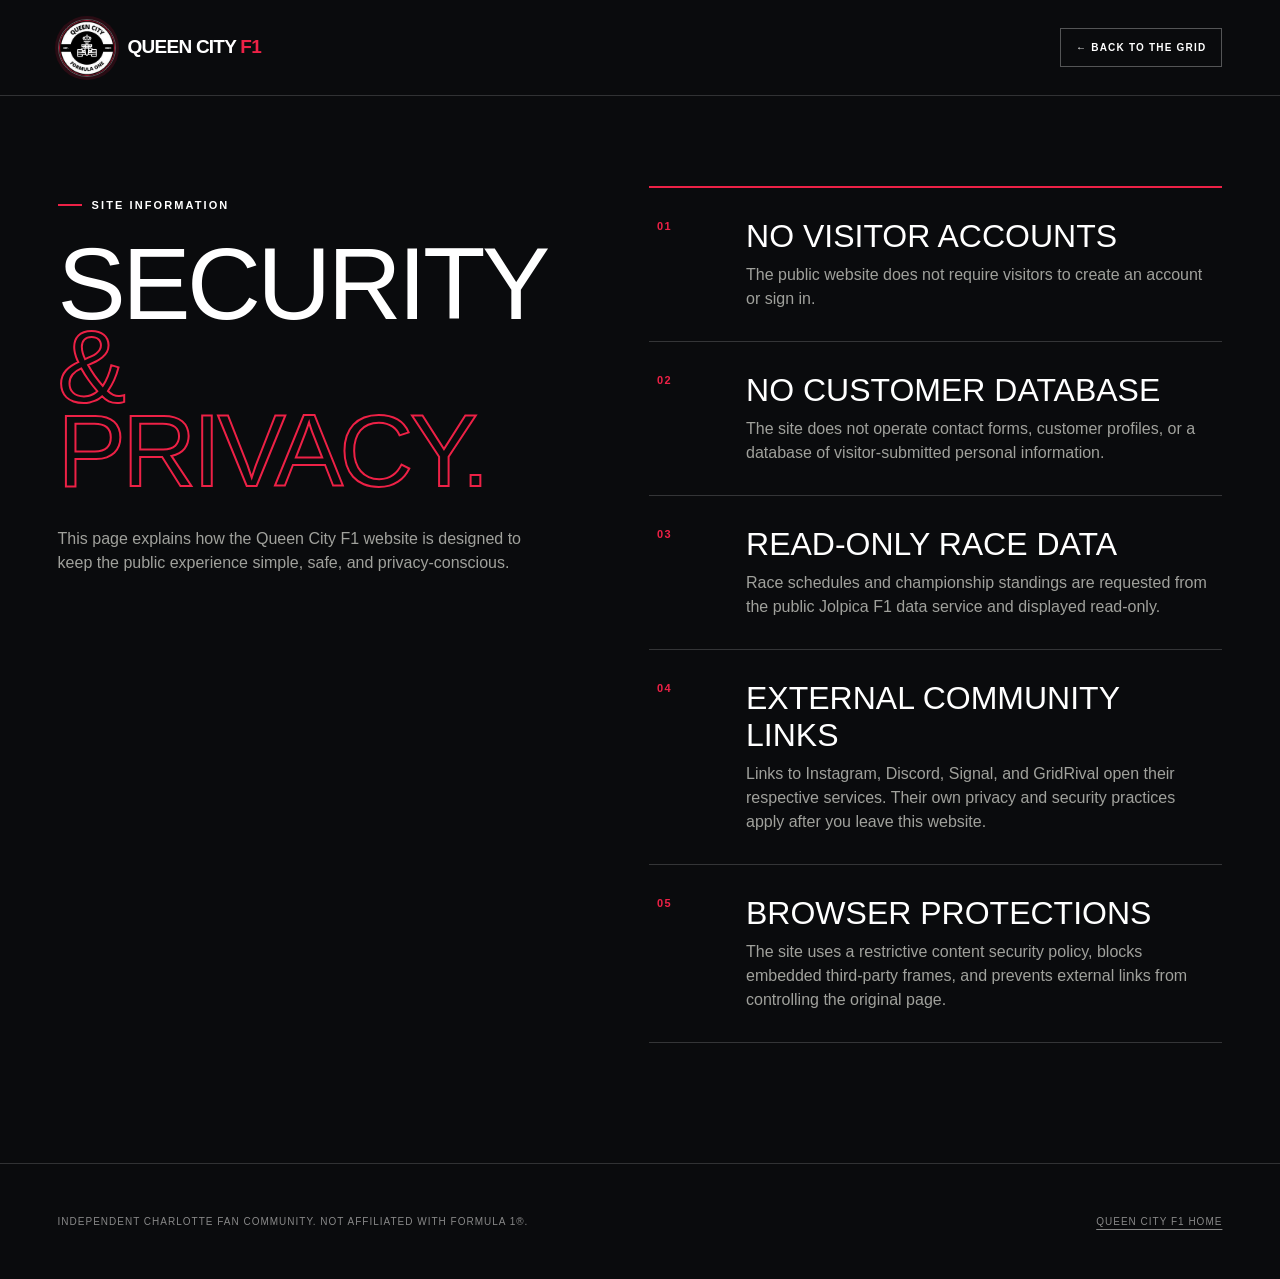
==== security.html @ 98c6233f "Publish Queen City F1 preview" ====
<!doctype html>
<html lang="en">
<head>
  <meta charset="utf-8" />
  <meta name="viewport" content="width=device-width, initial-scale=1" />
  <meta name="description" content="Security and privacy information for the Queen City F1 website." />
  <meta name="referrer" content="strict-origin-when-cross-origin" />
  <meta http-equiv="Content-Security-Policy" content="default-src 'self'; style-src 'self'; img-src 'self' data:; font-src 'self'; object-src 'none'; base-uri 'self'; form-action 'none'; frame-ancestors 'none'; upgrade-insecure-requests" />
  <title>Security & Privacy — Queen City F1</title>
  <link rel="stylesheet" href="assets/styles.css" />
  <link rel="stylesheet" href="assets/logo.css" />
  <link rel="stylesheet" href="assets/explorer.css" />
  <link rel="stylesheet" href="assets/security.css" />
</head>
<body class="security-page">
  <a class="skip-link" href="#main">Skip to content</a>
  <header class="security-header">
    <a class="brand" href="index.html" aria-label="Queen City F1 home">
      <img class="brand-logo" src="assets/queen-city-f1-logo.png" alt="" />
      <span>QUEEN CITY <b>F1</b></span>
    </a>
    <a class="back-link" href="index.html">← Back to the grid</a>
  </header>
  <main id="main" class="security-main">
    <section class="security-intro">
      <p class="eyebrow"><span></span> Site information</p>
      <h1>SECURITY<br><em>& PRIVACY.</em></h1>
      <p>This page explains how the Queen City F1 website is designed to keep the public experience simple, safe, and privacy-conscious.</p>
    </section>
    <section class="security-list" aria-label="Security and privacy practices">
      <article><b>01</b><div><h2>No visitor accounts</h2><p>The public website does not require visitors to create an account or sign in.</p></div></article>
      <article><b>02</b><div><h2>No customer database</h2><p>The site does not operate contact forms, customer profiles, or a database of visitor-submitted personal information.</p></div></article>
      <article><b>03</b><div><h2>Read-only race data</h2><p>Race schedules and championship standings are requested from the public Jolpica F1 data service and displayed read-only.</p></div></article>
      <article><b>04</b><div><h2>External community links</h2><p>Links to Instagram, Discord, Signal, and GridRival open their respective services. Their own privacy and security practices apply after you leave this website.</p></div></article>
      <article><b>05</b><div><h2>Browser protections</h2><p>The site uses a restrictive content security policy, blocks embedded third-party frames, and prevents external links from controlling the original page.</p></div></article>
    </section>
  </main>
  <footer class="security-footer">
    <p>Independent Charlotte fan community. Not affiliated with Formula 1®.</p>
    <a class="footer-link" href="index.html">Queen City F1 home</a>
  </footer>
</body>
</html>
---- assets/styles.css ----
:root{--ink:#0a0b0d;--paper:#f1efe9;--lime:#cbff12;--muted:#a5a59f;--line:rgba(255,255,255,.16);--display:Impact,"Arial Narrow",sans-serif;--body:Inter,Arial,sans-serif}*{box-sizing:border-box}html{scroll-behavior:smooth}body{margin:0;background:var(--ink);color:#fff;font-family:var(--body);line-height:1.5}a{color:inherit}.skip-link{position:absolute;left:-999px;top:8px;background:var(--lime);color:#000;padding:8px;z-index:99}.skip-link:focus{left:8px}.site-header{height:82px;display:flex;align-items:center;justify-content:space-between;padding:0 4.5vw;border-bottom:1px solid var(--line);position:absolute;inset:0 0 auto;z-index:5}.brand{display:flex;align-items:center;gap:12px;text-decoration:none;font-weight:800;letter-spacing:-.04em;font-size:19px}.brand b{color:var(--lime)}.brand-mark{display:flex;gap:3px;transform:skew(-13deg)}.brand-mark i{display:block;width:5px;height:28px;background:var(--lime)}.brand-mark i:nth-child(2){height:21px;margin-top:7px}.brand-mark i:nth-child(3){height:14px;margin-top:14px}.site-header nav{display:flex;gap:32px}.site-header nav a,.social-link{font-size:12px;text-transform:uppercase;letter-spacing:.13em;text-decoration:none}.social-link{border:1px solid rgba(255,255,255,.35);padding:10px 14px}.hero{min-height:760px;padding:170px 4.5vw 90px;position:relative;overflow:hidden;display:grid;grid-template-columns:minmax(0,1.5fr) minmax(320px,.6fr);gap:7vw;align-items:center}.hero-grid{position:absolute;inset:0;background-image:linear-gradient(rgba(255,255,255,.035) 1px,transparent 1px),linear-gradient(90deg,rgba(255,255,255,.035) 1px,transparent 1px);background-size:72px 72px;mask-image:linear-gradient(to bottom,black,transparent 90%)}.hero:after{content:"";position:absolute;width:60vw;height:60vw;border:1px solid rgba(203,255,18,.15);border-radius:50%;right:-33vw;top:-16vw;box-shadow:0 0 0 9vw rgba(203,255,18,.025),0 0 0 18vw rgba(203,255,18,.018)}.hero-copy,.next-race{position:relative;z-index:2}.eyebrow{font-size:11px;text-transform:uppercase;letter-spacing:.19em;font-weight:700;display:flex;align-items:center;gap:10px}.eyebrow span{width:24px;height:2px;background:var(--lime)}.hero h1,.section-heading h2,.standings-copy h2,.club-copy h2{font-family:var(--display);font-size:clamp(70px,10vw,150px);line-height:.8;margin:24px 0 30px;letter-spacing:-.035em;font-weight:900}.hero h1 em,.section-heading h2 em,.standings-copy h2 em,.club-copy h2 em{font-style:normal;color:transparent;-webkit-text-stroke:2px var(--lime)}.hero-deck{max-width:620px;color:#c8c8c3;font-size:18px}.hero-actions{display:flex;gap:12px;margin-top:38px;flex-wrap:wrap}.button{display:inline-flex;justify-content:space-between;gap:24px;align-items:center;padding:15px 19px;text-decoration:none;text-transform:uppercase;letter-spacing:.1em;font-size:11px;font-weight:800}.primary{background:var(--lime);color:#080a08}.ghost{border:1px solid rgba(255,255,255,.3)}.next-race{border:1px solid rgba(255,255,255,.22);background:rgba(12,13,15,.86);backdrop-filter:blur(12px);padding:24px;box-shadow:12px 12px 0 var(--lime)}.card-topline,.race-time{display:flex;justify-content:space-between;text-transform:uppercase;font-size:10px;letter-spacing:.14em}.live-dot{color:var(--lime)}.live-dot:before{content:"";display:inline-block;width:6px;height:6px;border-radius:50%;background:var(--lime);margin-right:6px;box-shadow:0 0 8px var(--lime)}.round{color:var(--lime);font-size:11px;text-transform:uppercase;letter-spacing:.15em;margin:48px 0 4px}.next-race h2{font-family:var(--display);font-size:44px;line-height:.94;margin:0;text-transform:uppercase}.circuit{color:#9c9c97;font-size:13px}.countdown{display:grid;grid-template-columns:repeat(3,1fr);gap:1px;background:#333;margin:28px 0}.countdown div{background:#111;padding:16px 8px;text-align:center}.countdown b{display:block;font-family:var(--display);font-size:32px}.countdown span{font-size:9px;text-transform:uppercase;color:#858580;letter-spacing:.15em}.race-time{border-top:1px solid #333;padding-top:16px}.race-time strong{color:var(--lime)}.speed-lines{position:absolute;bottom:0;left:-10%;width:70%;height:80px;border-top:2px solid var(--lime);transform:skew(-48deg);box-shadow:0 -12px 0 -10px var(--lime),0 -24px 0 -22px var(--lime)}.ticker{min-height:85px;background:var(--lime);color:#080a08;display:flex;align-items:center;justify-content:space-around;gap:20px;padding:16px 4vw;overflow:hidden}.ticker p{font-family:var(--display);font-size:16px;letter-spacing:.04em;white-space:nowrap}.ticker p span{font:700 9px var(--body);margin-right:8px}.ticker i{width:6px;height:6px;background:#000;transform:rotate(45deg);flex:none}.race-section{background:var(--paper);color:#111;padding:110px 4.5vw}.section-heading{display:flex;justify-content:space-between;align-items:end}.section-heading h2,.club-copy h2{font-size:clamp(60px,8vw,112px);margin-bottom:0}.eyebrow.dark span{background:#111}.section-heading h2 em,.club-copy h2 em{-webkit-text-stroke-color:#111}.year-switch{border:1px solid #aaa;padding:15px 18px;display:flex;gap:38px;text-transform:uppercase;font-size:10px;letter-spacing:.15em}.year-switch strong{font-size:16px}.section-intro{max-width:620px;color:#5f605d;margin:25px 0 45px}.race-list{border-top:2px solid #111}.race-row{display:grid;grid-template-columns:75px 1.3fr 1fr 150px;gap:20px;align-items:center;padding:20px 12px;border-bottom:1px solid #c9c7c0;transition:.2s}.race-row:hover{background:#e8e6df;transform:translateX(5px)}.race-row.next{background:#111;color:#fff;border-color:#111}.race-row .num{font:700 12px var(--body);color:#797a75}.race-row .name{font:28px var(--display);text-transform:uppercase}.race-row .location{font-size:12px;color:#777872}.race-row.next .location{color:#aaa}.race-row .date{text-align:right;text-transform:uppercase;font-size:11px;letter-spacing:.1em}.tag{display:inline-block;margin-left:8px;background:var(--lime);color:#000;padding:3px 6px;font:700 8px var(--body);letter-spacing:.1em;vertical-align:middle}.skeleton{height:74px;border-bottom:1px solid #ccc;background:linear-gradient(90deg,transparent,#fff8,transparent);background-size:200% 100%;animation:shimmer 1.3s infinite}.data-note{font-size:11px;color:#777;margin-top:18px}.standings-section{padding:110px 4.5vw;display:grid;grid-template-columns:.8fr 1.2fr;gap:8vw;align-items:center}.standings-copy h2{font-size:clamp(58px,7vw,108px)}.standings-copy p:not(.eyebrow){color:#9d9e99;max-width:500px}.text-button{border:0;background:none;color:var(--lime);padding:16px 0;font:700 11px var(--body);text-transform:uppercase;letter-spacing:.12em;cursor:pointer}.leaderboard{border-top:1px solid #444}.leader-row{display:grid;grid-template-columns:42px 1fr auto;gap:16px;align-items:center;border-bottom:1px solid #333;padding:18px 8px}.leader-row:first-child{background:var(--lime);color:#000;padding:23px 16px}.leader-pos{font:32px var(--display)}.leader-name{font:24px var(--display);text-transform:uppercase}.leader-team{display:block;font:10px var(--body);color:#92938e;letter-spacing:.08em}.leader-row:first-child .leader-team{color:#444}.leader-points{font:26px var(--display)}.leader-points small{font:9px var(--body);text-transform:uppercase;margin-left:4px}.loading-state{padding:28px;color:#aaa}.club-section{background:var(--lime);color:#090a09;padding:110px 4.5vw;position:relative;overflow:hidden;display:grid;grid-template-columns:1fr 1fr;gap:7vw}.club-number{position:absolute;right:-2vw;top:-13vw;font:26vw var(--display);color:rgba(0,0,0,.05);line-height:1}.club-copy,.principles{position:relative;z-index:1}.club-copy p:not(.eyebrow){max-width:600px}.dark-button{background:#0a0b0d;color:#fff;margin-top:22px}.principles{align-self:end}.principles article{display:grid;grid-template-columns:46px 150px 1fr;gap:18px;border-top:1px solid rgba(0,0,0,.35);padding:22px 0;align-items:start}.principles b{font-size:10px}.principles h3{margin:0;font:24px var(--display);text-transform:uppercase}.principles p{margin:0;font-size:13px;color:#3b3d34}footer{padding:40px 4.5vw;display:flex;align-items:center;justify-content:space-between;gap:20px;color:#888;font-size:10px;text-transform:uppercase;letter-spacing:.1em}.footer-brand{color:#fff}@keyframes shimmer{to{background-position:-200% 0}}@media(max-width:850px){.site-header nav{display:none}.hero{grid-template-columns:1fr;padding-top:140px}.hero h1{font-size:23vw}.next-race{max-width:520px}.ticker{justify-content:flex-start;overflow:auto}.race-section,.standings-section,.club-section{padding-top:75px;padding-bottom:75px}.section-heading{align-items:start}.standings-section,.club-section{grid-template-columns:1fr}.race-row{grid-template-columns:45px 1fr 100px}.race-row .location{display:none}.principles article{grid-template-columns:36px 130px 1fr}footer{flex-direction:column;text-align:center}}@media(max-width:520px){.site-header{padding:0 20px}.social-link{display:none}.hero{padding-left:20px;padding-right:20px;min-height:auto}.hero h1{font-size:22vw}.hero-deck{font-size:15px}.next-race{box-shadow:8px 8px 0 var(--lime)}.race-section,.standings-section,.club-section{padding-left:20px;padding-right:20px}.section-heading{display:block}.year-switch{margin-top:25px;width:max-content}.race-row{grid-template-columns:32px 1fr 80px;padding-left:0;padding-right:0}.race-row .name{font-size:20px}.principles article{grid-template-columns:28px 1fr}.principles article p{grid-column:2}.club-copy h2{font-size:16vw}.footer-brand{font-size:16px}}
---- assets/logo.css ----
.brand-logo {
  width: 58px;
  height: 58px;
  object-fit: cover;
  border-radius: 50%;
  border: 1px solid rgba(255, 255, 255, 0.3);
  box-shadow: 0 0 0 3px rgba(210, 20, 55, 0.16);
}

.footer-brand .brand-logo {
  width: 48px;
  height: 48px;
}
---- assets/explorer.css ----
:root,
:root[data-theme="heritage"] {
  --lime: #ed2146;
  --accent-soft: #ff758d;
  --accent-ink: #ffffff;
}

:root[data-theme="gold"] {
  --lime: #f4bd35;
  --accent-soft: #ffe294;
  --accent-ink: #111111;
}

:root[data-theme="steel"] {
  --lime: #d7dbe0;
  --accent-soft: #ed2146;
  --accent-ink: #111111;
}

.primary,
.ticker { color: var(--accent-ink); }

.hero h1 em,
.section-heading h2 em,
.standings-copy h2 em,
.club-copy h2 em { transition: -webkit-text-stroke-color .25s ease; }

.palette-picker { display:flex; align-items:center; flex-wrap:wrap; gap:8px; margin-top:28px; position:relative; z-index:3; }
.palette-picker>span { margin-right:5px; color:#8d8e89; font-size:9px; font-weight:800; letter-spacing:.14em; text-transform:uppercase; }
.palette-chip { appearance:none; border:1px solid #48494c; background:#121315; color:#c7c8c3; padding:8px 10px; font:700 9px var(--body); letter-spacing:.08em; text-transform:uppercase; cursor:pointer; display:flex; align-items:center; gap:7px; }
.palette-chip i { width:9px; height:9px; border-radius:50%; background:#ed2146; }
.palette-chip[data-theme="gold"] i { background:#f4bd35; }
.palette-chip[data-theme="steel"] i { background:linear-gradient(135deg,#d7dbe0 50%,#ed2146 50%); }
.palette-chip:hover,.palette-chip.active { border-color:var(--lime); color:#fff; }

.community-section { background:var(--paper); color:#111; padding:110px 4.5vw; display:grid; grid-template-columns:.72fr 1.28fr; gap:7vw; }
.community-heading h2 { font-family:var(--display); font-size:clamp(58px,7vw,108px); line-height:.82; letter-spacing:-.035em; margin:24px 0 28px; }
.community-heading h2 em { color:transparent; font-style:normal; -webkit-text-stroke:2px #111; }
.community-heading>p:last-child { max-width:480px; color:#62635e; }
.social-grid { display:grid; grid-template-columns:1fr 1fr; gap:12px; align-self:center; }
.social-card { min-height:185px; padding:22px; border:1px solid #c9c7c0; color:#111; text-decoration:none; display:grid; grid-template-columns:52px 1fr auto; gap:16px; align-items:start; position:relative; overflow:hidden; transition:.2s ease; }
.social-card:before { content:""; position:absolute; inset:auto 0 0; height:5px; background:var(--lime); transform:scaleX(0); transform-origin:left; transition:.2s ease; }
a.social-card:hover { background:#111; color:#fff; transform:translateY(-4px); }
a.social-card:hover:before { transform:scaleX(1); }
.social-icon { width:46px; height:46px; display:grid; place-items:center; border:2px solid currentColor; border-radius:50%; font:20px var(--display); }
.social-card small,.social-card em { display:block; font-style:normal; color:#777872; }
.social-card small { font-size:9px; text-transform:uppercase; letter-spacing:.12em; margin-bottom:19px; }
.social-card strong { display:block; font:31px var(--display); text-transform:uppercase; }
.social-card em { font-size:11px; margin-top:4px; }
.social-card>b { font-size:18px; }
.pending-link { background:#e7e5de; color:#7a7b76; border-style:dashed; }
.pending-link .social-icon { opacity:.55; }

@media(max-width:1000px){.site-header nav{gap:18px}.community-section{grid-template-columns:1fr}.social-grid{max-width:850px}}
@media(max-width:650px){.palette-picker{align-items:flex-start}.palette-picker>span{width:100%;margin-bottom:2px}.community-section{padding:75px 20px}.social-grid{grid-template-columns:1fr}.social-card{min-height:150px}.site-header nav{display:none}}
---- assets/security.css ----
.footer-link { color:inherit; text-underline-offset:4px; }
.club-section { grid-template-columns:minmax(0, 760px); }
.club-copy { max-width:760px; }

.security-page { background:var(--ink); }
.security-header { height:96px; display:flex; align-items:center; justify-content:space-between; padding:0 4.5vw; border-bottom:1px solid var(--line); }
.back-link { border:1px solid rgba(255,255,255,.3); padding:11px 15px; text-decoration:none; font-size:10px; font-weight:800; letter-spacing:.12em; text-transform:uppercase; }
.security-main { padding:90px 4.5vw 120px; display:grid; grid-template-columns:.75fr 1.25fr; gap:8vw; }
.security-intro { position:sticky; top:50px; align-self:start; }
.security-intro h1 { font:clamp(64px,8vw,120px)/.82 var(--display); letter-spacing:-.035em; margin:28px 0 34px; }
.security-intro h1 em { color:transparent; font-style:normal; -webkit-text-stroke:2px var(--lime); }
.security-intro>p:last-child { color:#a0a19c; max-width:510px; }
.security-list { border-top:2px solid var(--lime); }
.security-list article { display:grid; grid-template-columns:65px 1fr; gap:24px; border-bottom:1px solid #343537; padding:30px 8px; }
.security-list article>b { color:var(--lime); font-size:11px; letter-spacing:.12em; }
.security-list h2 { font:32px var(--display); text-transform:uppercase; margin:0 0 8px; }
.security-list p { color:#a0a19c; margin:0; max-width:650px; }
.security-footer { border-top:1px solid var(--line); }
@media(max-width:800px){.security-main{grid-template-columns:1fr;padding-top:65px}.security-intro{position:static}.security-header{padding:0 20px}.security-main{padding-left:20px;padding-right:20px}.security-header .brand span{display:none}.security-list article{grid-template-columns:42px 1fr}}
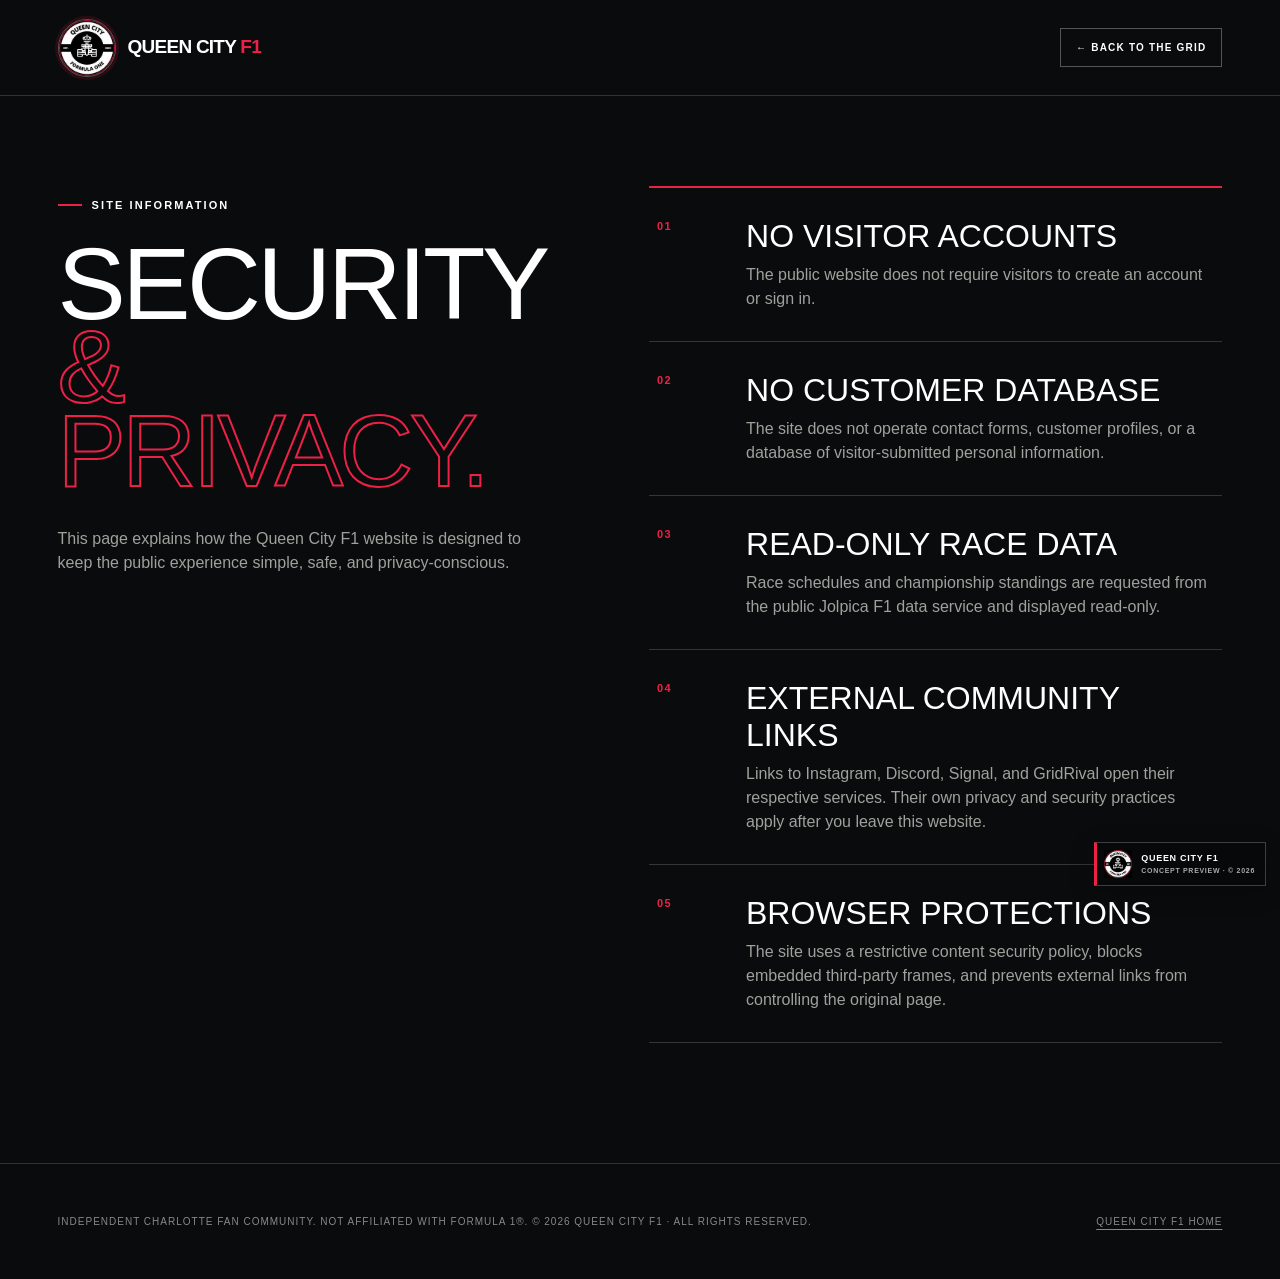
==== commit 665934f2: "Add ownership watermark and rights notice" ====
--- a/security.html
+++ b/security.html
@@ -4,6 +4,8 @@
   <meta charset="utf-8" />
   <meta name="viewport" content="width=device-width, initial-scale=1" />
   <meta name="description" content="Security and privacy information for the Queen City F1 website." />
+  <meta name="author" content="Queen City F1" />
+  <meta name="copyright" content="© 2026 Queen City F1. All rights reserved." />
   <meta name="referrer" content="strict-origin-when-cross-origin" />
   <meta http-equiv="Content-Security-Policy" content="default-src 'self'; style-src 'self'; img-src 'self' data:; font-src 'self'; object-src 'none'; base-uri 'self'; form-action 'none'; frame-ancestors 'none'; upgrade-insecure-requests" />
   <title>Security & Privacy — Queen City F1</title>
@@ -11,6 +13,7 @@
   <link rel="stylesheet" href="assets/logo.css" />
   <link rel="stylesheet" href="assets/explorer.css" />
   <link rel="stylesheet" href="assets/security.css" />
+  <link rel="stylesheet" href="assets/ownership.css" />
 </head>
 <body class="security-page">
   <a class="skip-link" href="#main">Skip to content</a>
@@ -35,8 +38,9 @@
       <article><b>05</b><div><h2>Browser protections</h2><p>The site uses a restrictive content security policy, blocks embedded third-party frames, and prevents external links from controlling the original page.</p></div></article>
     </section>
   </main>
+  <div class="ownership-mark" aria-label="Queen City F1 concept preview, copyright 2026"><img src="assets/queen-city-f1-logo.png" alt="" /><span><b>QUEEN CITY F1</b><small>CONCEPT PREVIEW · © 2026</small></span></div>
   <footer class="security-footer">
-    <p>Independent Charlotte fan community. Not affiliated with Formula 1®.</p>
+    <p>Independent Charlotte fan community. Not affiliated with Formula 1®. © 2026 Queen City F1 · All rights reserved.</p>
     <a class="footer-link" href="index.html">Queen City F1 home</a>
   </footer>
 </body>
--- a/assets/ownership.css
+++ b/assets/ownership.css
@@ -0,0 +1,7 @@
+.ownership-mark{position:fixed;right:14px;bottom:14px;z-index:50;display:flex;align-items:center;gap:9px;padding:7px 10px 7px 7px;color:#fff;background:rgba(7,8,10,.78);border:1px solid rgba(255,255,255,.22);border-left:3px solid var(--lime,#ed2146);box-shadow:0 6px 24px rgba(0,0,0,.24);backdrop-filter:blur(8px);pointer-events:none;user-select:none}
+.ownership-mark img{width:28px;height:28px;object-fit:contain}
+.ownership-mark span{display:grid;line-height:1.1}
+.ownership-mark b{font:700 9px/1.2 Arial,sans-serif;letter-spacing:.08em}
+.ownership-mark small{font:600 7px/1.3 Arial,sans-serif;letter-spacing:.1em;color:#aaa;margin-top:2px}
+@media(max-width:520px){.ownership-mark{right:8px;bottom:8px;padding:5px 7px 5px 5px}.ownership-mark img{width:22px;height:22px}.ownership-mark b{font-size:8px}.ownership-mark small{font-size:6px}}
+@media print{.ownership-mark{position:fixed;inset:45% auto auto 18%;transform:rotate(-24deg);background:transparent;border:4px solid rgba(0,0,0,.18);box-shadow:none;color:rgba(0,0,0,.3);padding:18px 28px}.ownership-mark img{display:none}.ownership-mark b{font-size:28px}.ownership-mark small{font-size:14px;color:rgba(0,0,0,.3)}}
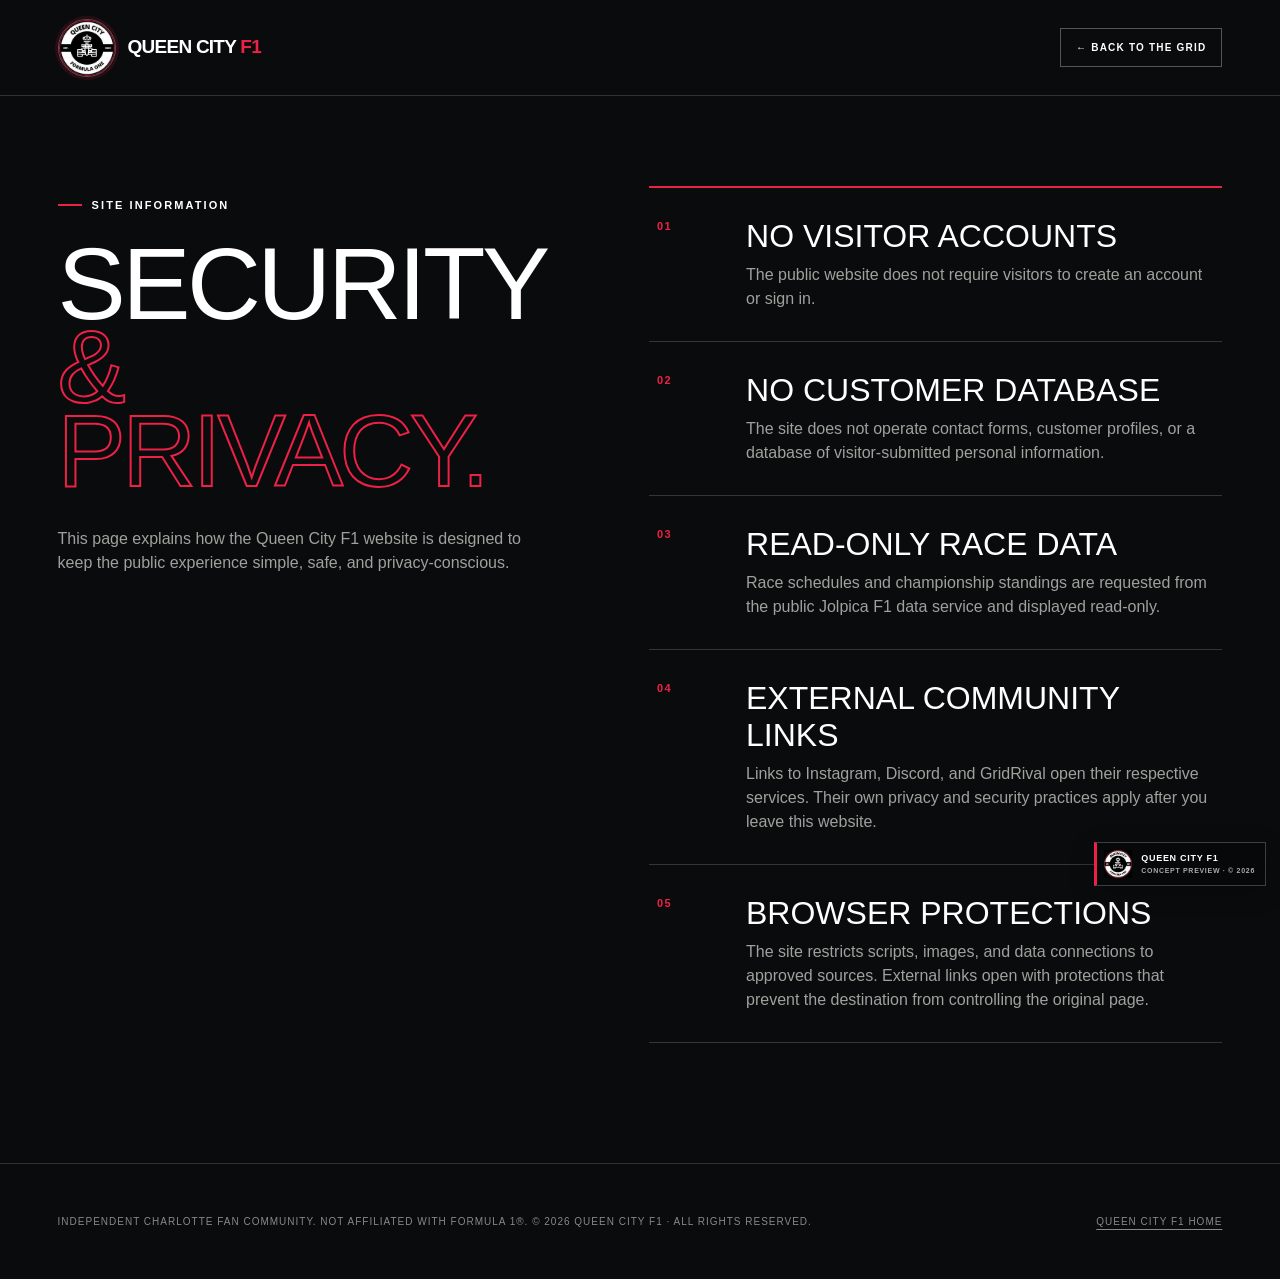
==== commit c5005df6: "Prepare site for public launch" ====
--- a/security.html
+++ b/security.html
@@ -7,13 +7,14 @@
   <meta name="author" content="Queen City F1" />
   <meta name="copyright" content="© 2026 Queen City F1. All rights reserved." />
   <meta name="referrer" content="strict-origin-when-cross-origin" />
-  <meta http-equiv="Content-Security-Policy" content="default-src 'self'; style-src 'self'; img-src 'self' data:; font-src 'self'; object-src 'none'; base-uri 'self'; form-action 'none'; frame-ancestors 'none'; upgrade-insecure-requests" />
+  <meta http-equiv="Content-Security-Policy" content="default-src 'self'; style-src 'self'; img-src 'self' data:; font-src 'self'; object-src 'none'; base-uri 'self'; form-action 'none'; upgrade-insecure-requests" />
   <title>Security & Privacy — Queen City F1</title>
   <link rel="stylesheet" href="assets/styles.css" />
   <link rel="stylesheet" href="assets/logo.css" />
   <link rel="stylesheet" href="assets/explorer.css" />
   <link rel="stylesheet" href="assets/security.css" />
   <link rel="stylesheet" href="assets/ownership.css" />
+  <link rel="stylesheet" href="assets/launch.css" />
 </head>
 <body class="security-page">
   <a class="skip-link" href="#main">Skip to content</a>
@@ -34,8 +35,8 @@
       <article><b>01</b><div><h2>No visitor accounts</h2><p>The public website does not require visitors to create an account or sign in.</p></div></article>
       <article><b>02</b><div><h2>No customer database</h2><p>The site does not operate contact forms, customer profiles, or a database of visitor-submitted personal information.</p></div></article>
       <article><b>03</b><div><h2>Read-only race data</h2><p>Race schedules and championship standings are requested from the public Jolpica F1 data service and displayed read-only.</p></div></article>
-      <article><b>04</b><div><h2>External community links</h2><p>Links to Instagram, Discord, Signal, and GridRival open their respective services. Their own privacy and security practices apply after you leave this website.</p></div></article>
-      <article><b>05</b><div><h2>Browser protections</h2><p>The site uses a restrictive content security policy, blocks embedded third-party frames, and prevents external links from controlling the original page.</p></div></article>
+      <article><b>04</b><div><h2>External community links</h2><p>Links to Instagram, Discord, and GridRival open their respective services. Their own privacy and security practices apply after you leave this website.</p></div></article>
+      <article><b>05</b><div><h2>Browser protections</h2><p>The site restricts scripts, images, and data connections to approved sources. External links open with protections that prevent the destination from controlling the original page.</p></div></article>
     </section>
   </main>
   <div class="ownership-mark" aria-label="Queen City F1 concept preview, copyright 2026"><img src="assets/queen-city-f1-logo.png" alt="" /><span><b>QUEEN CITY F1</b><small>CONCEPT PREVIEW · © 2026</small></span></div>
--- a/assets/ownership.css
+++ b/assets/ownership.css
@@ -3,5 +3,5 @@
 .ownership-mark span{display:grid;line-height:1.1}
 .ownership-mark b{font:700 9px/1.2 Arial,sans-serif;letter-spacing:.08em}
 .ownership-mark small{font:600 7px/1.3 Arial,sans-serif;letter-spacing:.1em;color:#aaa;margin-top:2px}
-@media(max-width:520px){.ownership-mark{right:8px;bottom:8px;padding:5px 7px 5px 5px}.ownership-mark img{width:22px;height:22px}.ownership-mark b{font-size:8px}.ownership-mark small{font-size:6px}}
+@media(max-width:520px){.ownership-mark{position:absolute;right:8px;top:91px;bottom:auto;padding:5px 7px 5px 5px;opacity:.72}.ownership-mark img{width:20px;height:20px}.ownership-mark b{font-size:7px}.ownership-mark small{font-size:5px}}
 @media print{.ownership-mark{position:fixed;inset:45% auto auto 18%;transform:rotate(-24deg);background:transparent;border:4px solid rgba(0,0,0,.18);box-shadow:none;color:rgba(0,0,0,.3);padding:18px 28px}.ownership-mark img{display:none}.ownership-mark b{font-size:28px}.ownership-mark small{font-size:14px;color:rgba(0,0,0,.3)}}
--- a/assets/launch.css
+++ b/assets/launch.css
@@ -0,0 +1,19 @@
+.menu-toggle,.mobile-nav-social{display:none}
+:where(a,button,summary):focus-visible{outline:3px solid var(--lime);outline-offset:4px}
+.legal-disclaimer{max-width:620px;line-height:1.55;text-transform:none;letter-spacing:.02em}
+.social-grid{grid-template-columns:repeat(3,minmax(0,1fr))}
+@media(max-width:1000px){.social-grid{grid-template-columns:repeat(3,minmax(0,1fr))}}
+@media(max-width:850px){
+  .menu-toggle{display:grid;width:45px;height:42px;padding:9px;border:1px solid rgba(255,255,255,.35);background:rgba(8,9,11,.78);color:#fff;cursor:pointer;position:relative;z-index:7}
+  .menu-toggle span{display:block;height:2px;background:currentColor;transition:transform .2s ease,opacity .2s ease}
+  .menu-toggle b{position:absolute;width:1px;height:1px;overflow:hidden;clip:rect(0 0 0 0)}
+  .menu-open .menu-toggle span:nth-child(1){transform:translateY(7px) rotate(45deg)}
+  .menu-open .menu-toggle span:nth-child(2){opacity:0}
+  .menu-open .menu-toggle span:nth-child(3){transform:translateY(-7px) rotate(-45deg)}
+  .site-header nav{display:none;position:absolute;top:81px;left:0;right:0;padding:22px 20px 26px;background:rgba(7,8,10,.97);border-bottom:1px solid #343538;box-shadow:0 20px 50px rgba(0,0,0,.42)}
+  .menu-open .site-header nav{display:grid;gap:0}
+  .site-header nav a{padding:14px 4px;border-bottom:1px solid #292a2d;font-size:13px}
+  .site-header nav .mobile-nav-social{display:block;color:var(--lime);border-bottom:0;padding-top:18px}
+  .menu-open{overflow:hidden}
+}
+@media(max-width:650px){.social-grid{grid-template-columns:1fr}}
